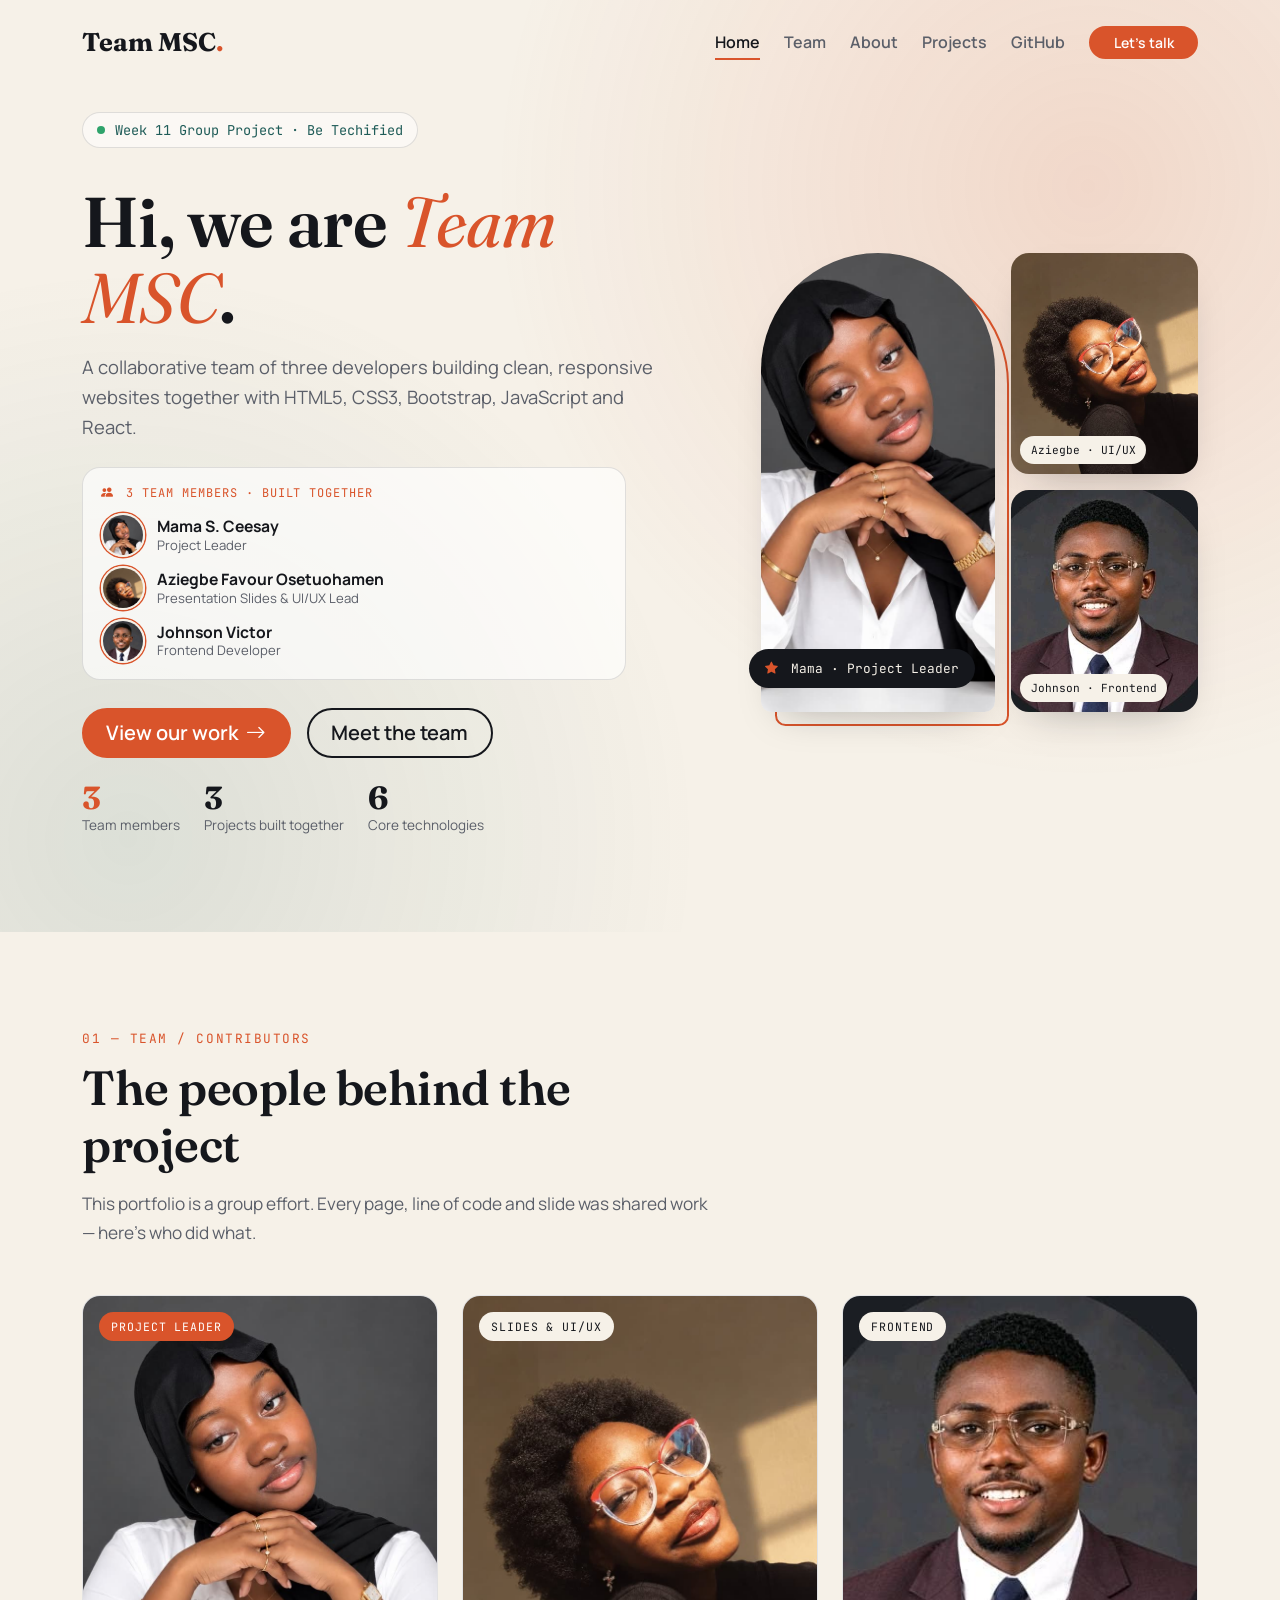
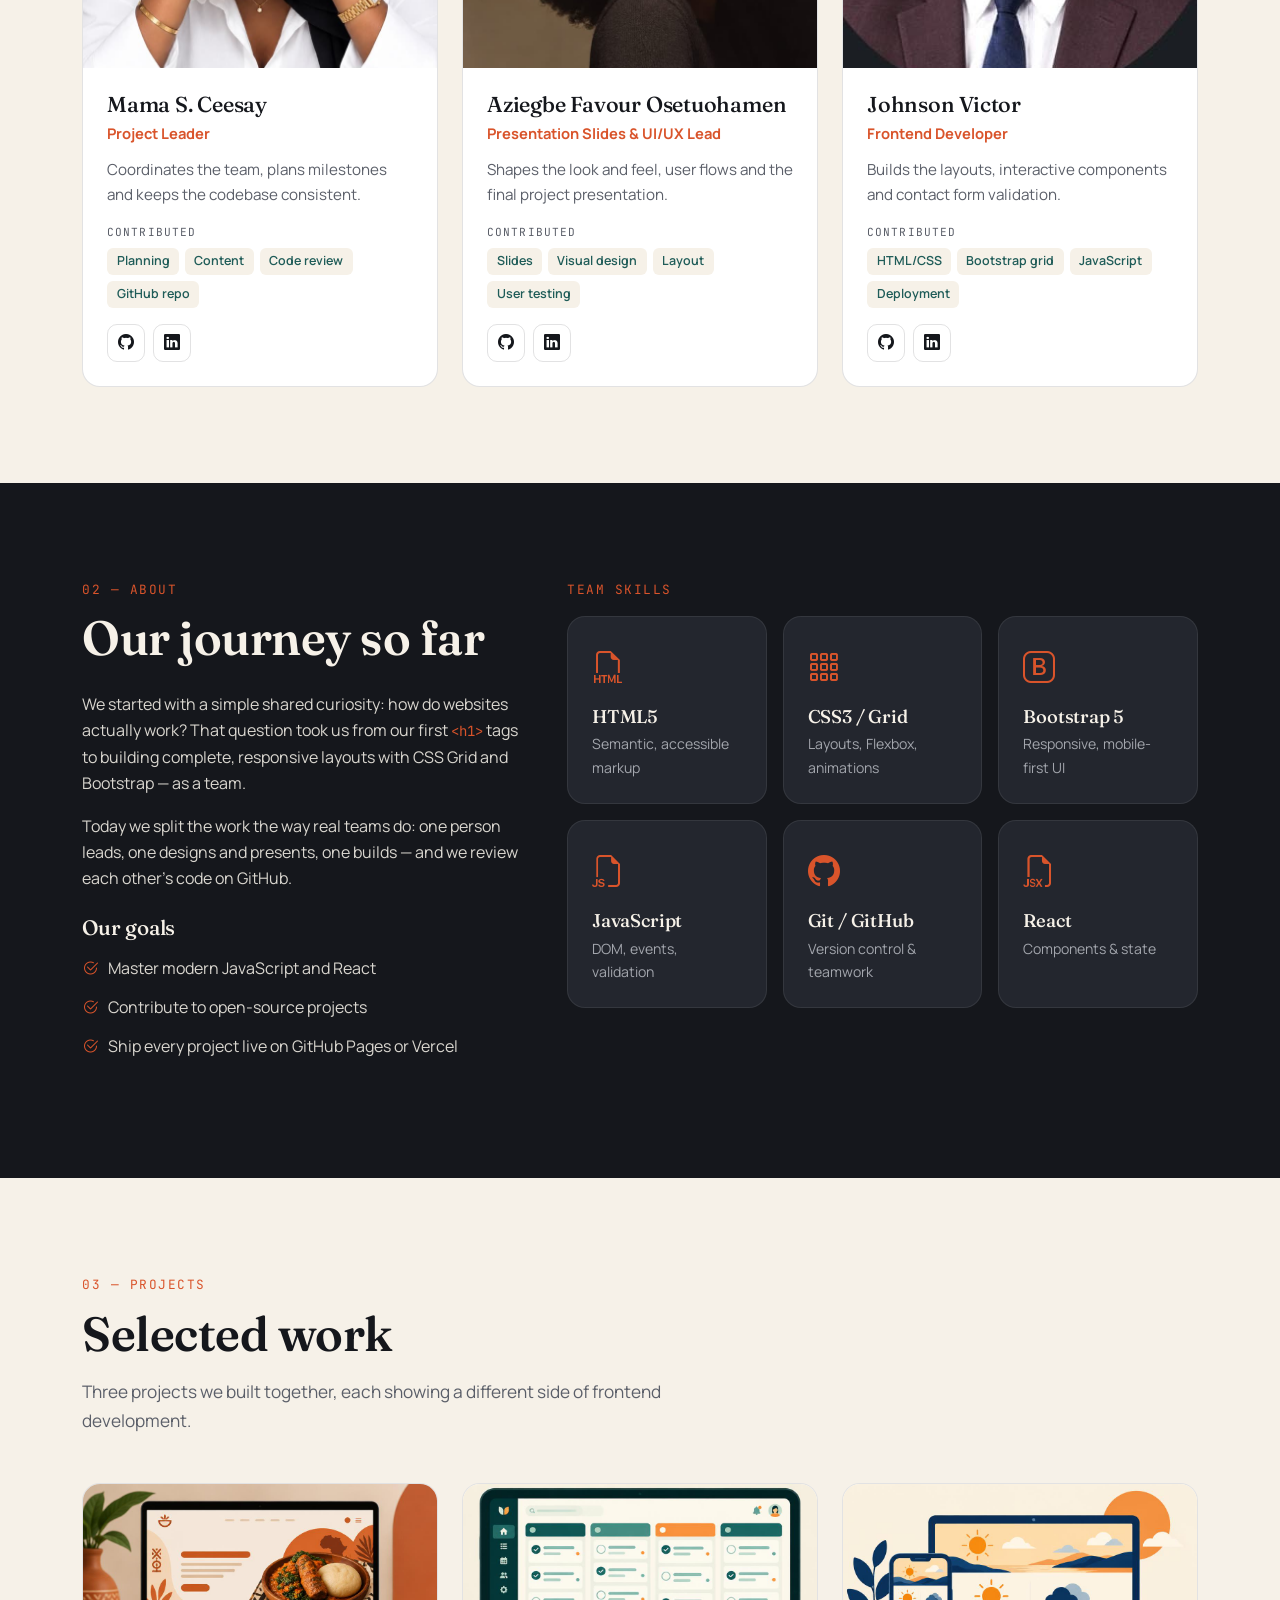
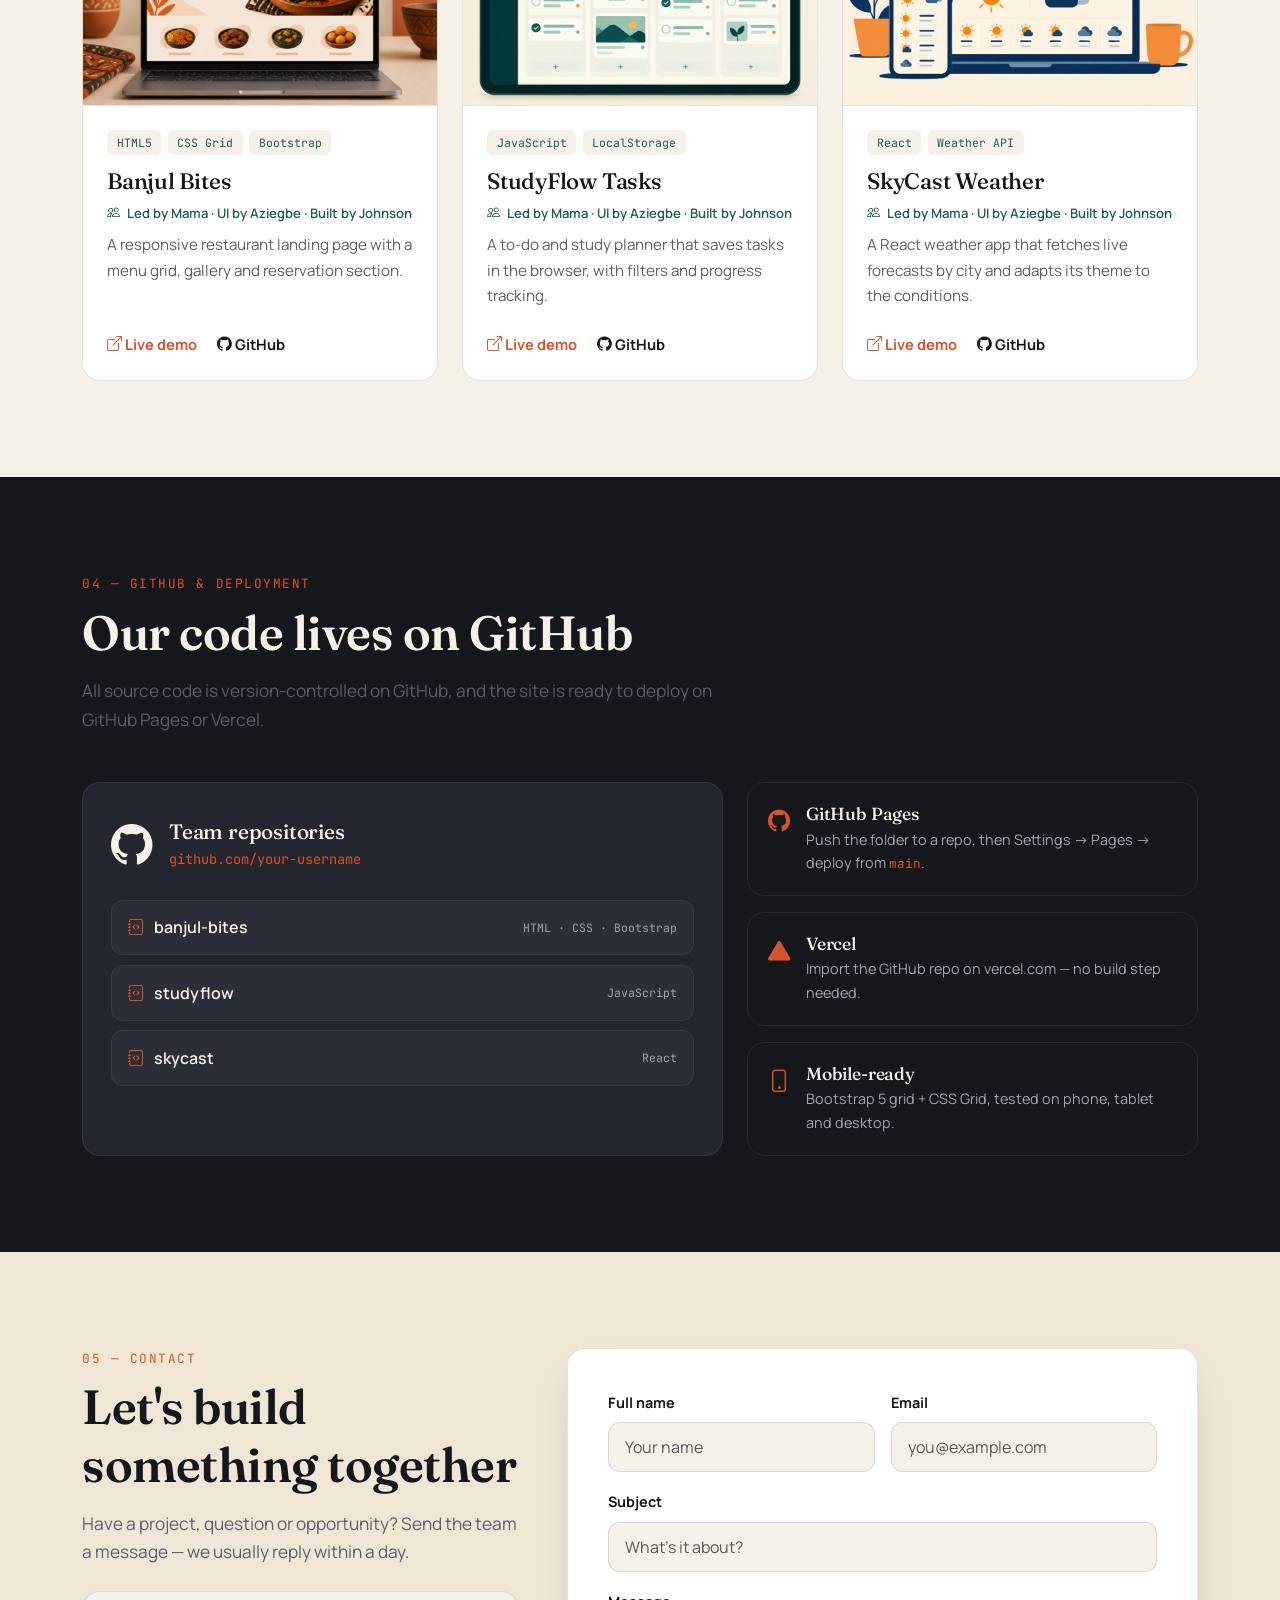
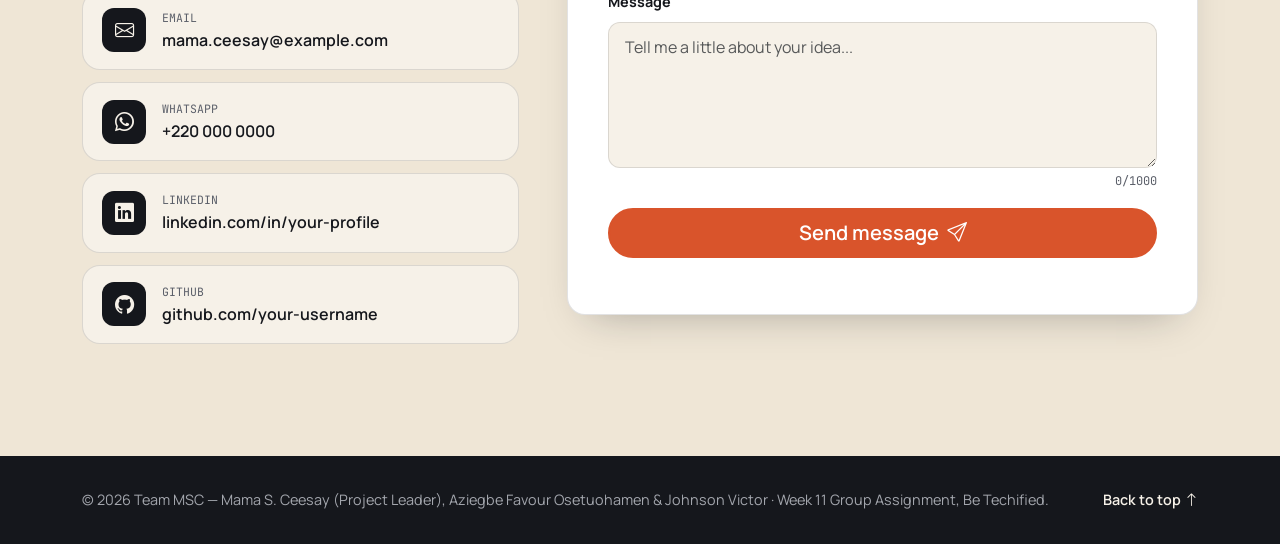
==== index.html @ 9533aa21 "Update to Team MSC portfolio" ====
<!DOCTYPE html>
<html lang="en">
<head>
  <meta charset="UTF-8" />
  <meta name="viewport" content="width=device-width, initial-scale=1" />
  <title>Team MSC — Week 11 Group Portfolio | Be Techified</title>
  <meta name="description" content="Group portfolio by Mama S. Ceesay (Project Leader), Aziegbe Favour Osetuohamen and Johnson Victor: skills, projects and contact." />

  <!-- Bootstrap 5 + Bootstrap Icons -->
  <link href="https://cdn.jsdelivr.net/npm/bootstrap@5.3.3/dist/css/bootstrap.min.css" rel="stylesheet" />
  <link href="https://cdn.jsdelivr.net/npm/bootstrap-icons@1.11.3/font/bootstrap-icons.min.css" rel="stylesheet" />

  <!-- Fonts -->
  <link rel="preconnect" href="https://fonts.googleapis.com" />
  <link rel="preconnect" href="https://fonts.gstatic.com" crossorigin />
  <link href="https://fonts.googleapis.com/css2?family=Fraunces:ital,opsz,wght@0,9..144,400;0,9..144,600;0,9..144,700;1,9..144,400&family=Manrope:wght@400;500;600;700&family=JetBrains+Mono:wght@400;500&display=swap" rel="stylesheet" />

  <!-- Custom styles -->
  <link rel="stylesheet" href="css/style.css" />
</head>
<body data-bs-spy="scroll" data-bs-target="#mainNav" data-bs-offset="90" tabindex="0">

  <!-- ============ NAVIGATION ============ -->
  <header>
    <nav id="mainNav" class="navbar navbar-expand-lg fixed-top site-nav" aria-label="Main navigation">
      <div class="container">
        <a class="navbar-brand brand" href="#home">Team MSC<span class="brand-dot">.</span></a>
        <button class="navbar-toggler" type="button" data-bs-toggle="collapse" data-bs-target="#navLinks"
                aria-controls="navLinks" aria-expanded="false" aria-label="Toggle navigation">
          <i class="bi bi-list"></i>
        </button>
        <div class="collapse navbar-collapse" id="navLinks">
          <ul class="navbar-nav ms-auto align-items-lg-center gap-lg-2">
            <li class="nav-item"><a class="nav-link" href="#home">Home</a></li>
            <li class="nav-item"><a class="nav-link" href="#team">Team</a></li>
            <li class="nav-item"><a class="nav-link" href="#about">About</a></li>
            <li class="nav-item"><a class="nav-link" href="#projects">Projects</a></li>
            <li class="nav-item"><a class="nav-link" href="#github">GitHub</a></li>
            <li class="nav-item"><a class="btn btn-accent btn-sm ms-lg-2 mt-2 mt-lg-0" href="#contact">Let's talk</a></li>
          </ul>
        </div>
      </div>
    </nav>
  </header>

  <main>

    <!-- ============ HOME / HERO ============ -->
    <section id="home" class="hero">
      <div class="container">
        <div class="row align-items-center g-5">
          <div class="col-lg-7">
            <p class="eyebrow reveal"><span class="pulse"></span> Week 11 Group Project · Be Techified</p>
            <h1 class="hero-title reveal">
              Hi, we are <em>Team MSC</em>.
            </h1>
            <p class="hero-bio reveal">
              A collaborative team of three developers building clean, responsive websites together with
              HTML5, CSS3, Bootstrap, JavaScript and React.
            </p>

            <div class="hero-credits reveal">
              <p class="credits-label"><i class="bi bi-people-fill"></i> 3 team members · built together</p>
              <ul class="list-unstyled credits-list">
                <li>
                  <img src="images/mama-ceesay.jpg" alt="" width="44" height="44" />
                  <span><strong>Mama S. Ceesay</strong><small>Project Leader</small></span>
                </li>
                <li>
                  <img src="images/aziegbe-favour.jpg" alt="" width="44" height="44" />
                  <span><strong>Aziegbe Favour Osetuohamen</strong><small>Presentation Slides &amp; UI/UX Lead</small></span>
                </li>
                <li>
                  <img src="images/johnson-victor.jpg" alt="" width="44" height="44" />
                  <span><strong>Johnson Victor</strong><small>Frontend Developer</small></span>
                </li>
              </ul>
            </div>

            <div class="d-flex flex-wrap gap-3 reveal">
              <a href="#projects" class="btn btn-accent btn-lg">View our work <i class="bi bi-arrow-right ms-1"></i></a>
              <a href="#team" class="btn btn-outline-ink btn-lg">Meet the team</a>
            </div>
            <ul class="hero-stats list-unstyled d-flex flex-wrap gap-4 mt-4 reveal">
              <li class="stat-highlight"><strong>3</strong><span>Team members</span></li>
              <li><strong>3</strong><span>Projects built together</span></li>
              <li><strong>6</strong><span>Core technologies</span></li>
            </ul>
          </div>
          <div class="col-lg-5">
            <div class="hero-team reveal" aria-label="Our team">
              <figure class="ht-item ht-lead">
                <img src="images/mama-ceesay.jpg" alt="Mama S. Ceesay, Project Leader" width="720" height="960" />
                <figcaption class="portrait-tag"><i class="bi bi-star-fill"></i> Mama · Project Leader</figcaption>
              </figure>
              <figure class="ht-item">
                <img src="images/aziegbe-favour.jpg" alt="Aziegbe Favour Osetuohamen, Slides &amp; UI/UX Lead" width="720" height="960" />
                <figcaption class="mini-tag">Aziegbe · UI/UX</figcaption>
              </figure>
              <figure class="ht-item">
                <img src="images/johnson-victor.jpg" alt="Johnson Victor, Frontend Developer" width="384" height="412" />
                <figcaption class="mini-tag">Johnson · Frontend</figcaption>
              </figure>
            </div>
          </div>
        </div>
      </div>
    </section>

    <!-- ============ TEAM ============ -->
    <section id="team" class="section">
      <div class="container">
        <header class="section-head">
          <p class="section-num">01 — Team / Contributors</p>
          <h2 class="section-title">The people behind the project</h2>
          <p class="section-lead">This portfolio is a group effort. Every page, line of code and slide was shared work — here's who did what.</p>
        </header>

        <div class="row g-4">
          <div class="col-md-6 col-lg-4">
            <article class="team-card h-100">
              <div class="team-photo">
                <img src="images/mama-ceesay.jpg" alt="Mama S. Ceesay" loading="lazy" width="720" height="960" />
                <span class="role-badge lead-badge">Project Leader</span>
              </div>
              <div class="team-body">
                <h3>Mama S. Ceesay</h3>
                <p class="team-role">Project Leader</p>
                <p class="team-text">Coordinates the team, plans milestones and keeps the codebase consistent.</p>
                <p class="contrib-label">Contributed</p>
                <ul class="contrib list-unstyled"><li>Planning</li><li>Content</li><li>Code review</li><li>GitHub repo</li></ul>
                <div class="team-social">
                  <a href="https://github.com/" target="_blank" rel="noopener" aria-label="Mama S. Ceesay on GitHub"><i class="bi bi-github"></i></a>
                  <a href="https://www.linkedin.com/" target="_blank" rel="noopener" aria-label="Mama S. Ceesay on LinkedIn"><i class="bi bi-linkedin"></i></a>
                </div>
              </div>
            </article>
          </div>
          <div class="col-md-6 col-lg-4">
            <article class="team-card h-100">
              <div class="team-photo">
                <img src="images/aziegbe-favour.jpg" alt="Aziegbe Favour Osetuohamen" loading="lazy" width="720" height="960" />
                <span class="role-badge">Slides &amp; UI/UX</span>
              </div>
              <div class="team-body">
                <h3>Aziegbe Favour Osetuohamen</h3>
                <p class="team-role">Presentation Slides &amp; UI/UX Lead</p>
                <p class="team-text">Shapes the look and feel, user flows and the final project presentation.</p>
                <p class="contrib-label">Contributed</p>
                <ul class="contrib list-unstyled"><li>Slides</li><li>Visual design</li><li>Layout</li><li>User testing</li></ul>
                <div class="team-social">
                  <a href="https://github.com/" target="_blank" rel="noopener" aria-label="Aziegbe Favour Osetuohamen on GitHub"><i class="bi bi-github"></i></a>
                  <a href="https://www.linkedin.com/" target="_blank" rel="noopener" aria-label="Aziegbe Favour Osetuohamen on LinkedIn"><i class="bi bi-linkedin"></i></a>
                </div>
              </div>
            </article>
          </div>
          <div class="col-md-6 col-lg-4">
            <article class="team-card h-100">
              <div class="team-photo">
                <img src="images/johnson-victor.jpg" alt="Johnson Victor" loading="lazy" width="384" height="412" />
                <span class="role-badge">Frontend</span>
              </div>
              <div class="team-body">
                <h3>Johnson Victor</h3>
                <p class="team-role">Frontend Developer</p>
                <p class="team-text">Builds the layouts, interactive components and contact form validation.</p>
                <p class="contrib-label">Contributed</p>
                <ul class="contrib list-unstyled"><li>HTML/CSS</li><li>Bootstrap grid</li><li>JavaScript</li><li>Deployment</li></ul>
                <div class="team-social">
                  <a href="https://github.com/" target="_blank" rel="noopener" aria-label="Johnson Victor on GitHub"><i class="bi bi-github"></i></a>
                  <a href="https://www.linkedin.com/" target="_blank" rel="noopener" aria-label="Johnson Victor on LinkedIn"><i class="bi bi-linkedin"></i></a>
                </div>
              </div>
            </article>
          </div>
        </div>
      </div>
    </section>

    <!-- ============ ABOUT & SKILLS ============ -->
    <section id="about" class="section section-ink">
      <div class="container">
        <div class="row g-5">
          <div class="col-lg-5">
            <header class="section-head mb-4">
              <p class="section-num">02 — About</p>
              <h2 class="section-title">Our journey so far</h2>
            </header>
            <p>
              We started with a simple shared curiosity: how do websites actually work? That question took us from our
              first <code>&lt;h1&gt;</code> tags to building complete, responsive layouts with CSS Grid and Bootstrap — as a team.
            </p>
            <p>
              Today we split the work the way real teams do: one person leads, one designs and presents, one builds —
              and we review each other's code on GitHub.
            </p>

            <h3 class="sub-title mt-4">Our goals</h3>
            <ul class="goal-list list-unstyled">
              <li><i class="bi bi-check2-circle"></i> Master modern JavaScript and React</li>
              <li><i class="bi bi-check2-circle"></i> Contribute to open-source projects</li>
              <li><i class="bi bi-check2-circle"></i> Ship every project live on GitHub Pages or Vercel</li>
            </ul>
          </div>

          <div class="col-lg-7">
            <p class="section-num mb-3">Team skills</p>
            <div class="skills-grid">
              <div class="skill-card"><i class="bi bi-filetype-html"></i><h3>HTML5</h3><p>Semantic, accessible markup</p></div>
              <div class="skill-card"><i class="bi bi-grid-3x3-gap"></i><h3>CSS3 / Grid</h3><p>Layouts, Flexbox, animations</p></div>
              <div class="skill-card"><i class="bi bi-bootstrap"></i><h3>Bootstrap 5</h3><p>Responsive, mobile-first UI</p></div>
              <div class="skill-card"><i class="bi bi-filetype-js"></i><h3>JavaScript</h3><p>DOM, events, validation</p></div>
              <div class="skill-card"><i class="bi bi-github"></i><h3>Git / GitHub</h3><p>Version control &amp; teamwork</p></div>
              <div class="skill-card"><i class="bi bi-filetype-jsx"></i><h3>React</h3><p>Components &amp; state</p></div>
            </div>
          </div>
        </div>
      </div>
    </section>

    <!-- ============ PROJECTS ============ -->
    <section id="projects" class="section">
      <div class="container">
        <header class="section-head">
          <p class="section-num">03 — Projects</p>
          <h2 class="section-title">Selected work</h2>
          <p class="section-lead">Three projects we built together, each showing a different side of frontend development.</p>
        </header>

        <div class="row g-4">
          <div class="col-md-6 col-lg-4">
            <article class="project-card h-100">
              <img src="images/project-restaurant.jpg" alt="Restaurant landing page preview" loading="lazy" width="1024" height="640" />
              <div class="project-body">
                <ul class="tags list-unstyled"><li>HTML5</li><li>CSS Grid</li><li>Bootstrap</li></ul>
                <h3>Banjul Bites</h3>
                <p class="credit"><i class="bi bi-people"></i> Led by Mama · UI by Aziegbe · Built by Johnson</p>
                <p>A responsive restaurant landing page with a menu grid, gallery and reservation section.</p>
                <div class="project-links">
                  <a href="https://example.com/banjul-bites" target="_blank" rel="noopener"><i class="bi bi-box-arrow-up-right"></i> Live demo</a>
                  <a href="https://github.com/your-username/banjul-bites" target="_blank" rel="noopener"><i class="bi bi-github"></i> GitHub</a>
                </div>
              </div>
            </article>
          </div>

          <div class="col-md-6 col-lg-4">
            <article class="project-card h-100">
              <img src="images/project-tasks.jpg" alt="Task manager app preview" loading="lazy" width="1024" height="640" />
              <div class="project-body">
                <ul class="tags list-unstyled"><li>JavaScript</li><li>LocalStorage</li></ul>
                <h3>StudyFlow Tasks</h3>
                <p class="credit"><i class="bi bi-people"></i> Led by Mama · UI by Aziegbe · Built by Johnson</p>
                <p>A to-do and study planner that saves tasks in the browser, with filters and progress tracking.</p>
                <div class="project-links">
                  <a href="https://example.com/studyflow" target="_blank" rel="noopener"><i class="bi bi-box-arrow-up-right"></i> Live demo</a>
                  <a href="https://github.com/your-username/studyflow" target="_blank" rel="noopener"><i class="bi bi-github"></i> GitHub</a>
                </div>
              </div>
            </article>
          </div>

          <div class="col-md-6 col-lg-4">
            <article class="project-card h-100">
              <img src="images/project-weather.jpg" alt="Weather app preview" loading="lazy" width="1024" height="640" />
              <div class="project-body">
                <ul class="tags list-unstyled"><li>React</li><li>Weather API</li></ul>
                <h3>SkyCast Weather</h3>
                <p class="credit"><i class="bi bi-people"></i> Led by Mama · UI by Aziegbe · Built by Johnson</p>
                <p>A React weather app that fetches live forecasts by city and adapts its theme to the conditions.</p>
                <div class="project-links">
                  <a href="https://example.com/skycast" target="_blank" rel="noopener"><i class="bi bi-box-arrow-up-right"></i> Live demo</a>
                  <a href="https://github.com/your-username/skycast" target="_blank" rel="noopener"><i class="bi bi-github"></i> GitHub</a>
                </div>
              </div>
            </article>
          </div>
        </div>
      </div>
    </section>

    <!-- ============ GITHUB ============ -->
    <section id="github" class="section section-ink">
      <div class="container">
        <header class="section-head">
          <p class="section-num">04 — GitHub &amp; Deployment</p>
          <h2 class="section-title">Our code lives on GitHub</h2>
          <p class="section-lead">All source code is version-controlled on GitHub, and the site is ready to deploy on GitHub Pages or Vercel.</p>
        </header>
        <div class="row g-4">
          <div class="col-lg-7">
            <div class="gh-panel">
              <div class="gh-head">
                <i class="bi bi-github"></i>
                <div class="min-w-0">
                  <h3 id="ghName">Team repositories</h3>
                  <a id="ghLink" href="https://github.com/your-username" target="_blank" rel="noopener">github.com/your-username</a>
                </div>
              </div>
              <ul id="ghRepos" class="gh-repos list-unstyled">
                <li><a href="https://github.com/your-username/banjul-bites" target="_blank" rel="noopener"><i class="bi bi-journal-code"></i> banjul-bites <span>HTML · CSS · Bootstrap</span></a></li>
                <li><a href="https://github.com/your-username/studyflow" target="_blank" rel="noopener"><i class="bi bi-journal-code"></i> studyflow <span>JavaScript</span></a></li>
                <li><a href="https://github.com/your-username/skycast" target="_blank" rel="noopener"><i class="bi bi-journal-code"></i> skycast <span>React</span></a></li>
              </ul>
            </div>
          </div>
          <div class="col-lg-5">
            <div class="deploy-list">
              <div class="deploy-item"><i class="bi bi-github"></i><div><h3>GitHub Pages</h3><p>Push the folder to a repo, then Settings → Pages → deploy from <code>main</code>.</p></div></div>
              <div class="deploy-item"><i class="bi bi-triangle-fill"></i><div><h3>Vercel</h3><p>Import the GitHub repo on vercel.com — no build step needed.</p></div></div>
              <div class="deploy-item"><i class="bi bi-phone"></i><div><h3>Mobile-ready</h3><p>Bootstrap 5 grid + CSS Grid, tested on phone, tablet and desktop.</p></div></div>
            </div>
          </div>
        </div>
      </div>
    </section>

    <!-- ============ CONTACT ============ -->
    <section id="contact" class="section section-warm">
      <div class="container">
        <div class="row g-5">
          <div class="col-lg-5">
            <header class="section-head mb-4">
              <p class="section-num">05 — Contact</p>
              <h2 class="section-title">Let's build something together</h2>
              <p class="section-lead">Have a project, question or opportunity? Send the team a message — we usually reply within a day.</p>
            </header>

            <address class="contact-list">
              <a href="mailto:mama.ceesay@example.com"><i class="bi bi-envelope"></i><span><small>Email</small>mama.ceesay@example.com</span></a>
              <a href="https://wa.me/2200000000" target="_blank" rel="noopener"><i class="bi bi-whatsapp"></i><span><small>WhatsApp</small>+220 000 0000</span></a>
              <a href="https://www.linkedin.com/in/your-profile" target="_blank" rel="noopener"><i class="bi bi-linkedin"></i><span><small>LinkedIn</small>linkedin.com/in/your-profile</span></a>
              <a href="https://github.com/your-username" target="_blank" rel="noopener"><i class="bi bi-github"></i><span><small>GitHub</small>github.com/your-username</span></a>
            </address>
          </div>

          <div class="col-lg-7">
            <form id="contactForm" class="contact-form" novalidate>
              <div class="row g-3">
                <div class="col-sm-6">
                  <label for="name" class="form-label">Full name</label>
                  <input type="text" class="form-control" id="name" name="name" maxlength="100" autocomplete="name" placeholder="Your name" />
                  <div class="invalid-feedback" data-for="name"></div>
                </div>
                <div class="col-sm-6">
                  <label for="email" class="form-label">Email</label>
                  <input type="email" class="form-control" id="email" name="email" maxlength="255" autocomplete="email" placeholder="you@example.com" />
                  <div class="invalid-feedback" data-for="email"></div>
                </div>
                <div class="col-12">
                  <label for="subject" class="form-label">Subject</label>
                  <input type="text" class="form-control" id="subject" name="subject" maxlength="120" placeholder="What's it about?" />
                  <div class="invalid-feedback" data-for="subject"></div>
                </div>
                <div class="col-12">
                  <label for="message" class="form-label">Message</label>
                  <textarea class="form-control" id="message" name="message" rows="5" maxlength="1000" placeholder="Tell me a little about your idea..."></textarea>
                  <div class="d-flex justify-content-between">
                    <div class="invalid-feedback d-block" data-for="message"></div>
                    <small class="char-count"><span id="charCount">0</span>/1000</small>
                  </div>
                </div>
                <div class="col-12">
                  <button type="submit" class="btn btn-accent btn-lg w-100">Send message <i class="bi bi-send ms-1"></i></button>
                </div>
              </div>
              <div id="formStatus" class="form-status" role="status" aria-live="polite"></div>
            </form>
          </div>
        </div>
      </div>
    </section>
  </main>

  <!-- ============ FOOTER ============ -->
  <footer class="site-footer">
    <div class="container d-flex flex-column flex-md-row justify-content-between align-items-center gap-2">
      <p class="mb-0">&copy; <span id="year"></span> Team MSC — Mama S. Ceesay (Project Leader), Aziegbe Favour Osetuohamen &amp; Johnson Victor · Week 11 Group Assignment, Be Techified.</p>
      <a href="#home" class="back-top">Back to top <i class="bi bi-arrow-up"></i></a>
    </div>
  </footer>

  <script src="https://cdn.jsdelivr.net/npm/bootstrap@5.3.3/dist/js/bootstrap.bundle.min.js"></script>
  <script src="js/script.js"></script>
</body>
</html>
---- css/style.css ----
/* ==========================================================
   Portfolio — custom styles (on top of Bootstrap 5)
   Palette: warm ivory paper, deep ink, sunset terracotta
   ========================================================== */

:root {
  --paper: #f6f1e8;
  --paper-2: #efe6d6;
  --ink: #15171c;
  --ink-2: #23262e;
  --ink-soft: #5b5f69;
  --accent: #d9542b;
  --accent-dark: #b8421d;
  --teal: #1f5c58;
  --line: rgba(21, 23, 28, 0.12);
  --radius: 18px;
  --shadow: 0 18px 40px -22px rgba(21, 23, 28, 0.35);
  --font-display: "Fraunces", Georgia, serif;
  --font-body: "Manrope", system-ui, sans-serif;
  --font-mono: "JetBrains Mono", ui-monospace, monospace;
}

html { scroll-behavior: smooth; scroll-padding-top: 80px; }

body {
  font-family: var(--font-body);
  background: var(--paper);
  color: var(--ink);
  line-height: 1.65;
}

h1, h2, h3 { font-family: var(--font-display); letter-spacing: -0.01em; }

a { color: inherit; }

code { color: var(--accent); font-family: var(--font-mono); }

/* ---------- Buttons ---------- */
.btn { border-radius: 999px; font-weight: 600; padding-inline: 1.4rem; }

.btn-accent {
  background: var(--accent);
  color: #fff;
  border: 2px solid var(--accent);
  transition: transform .2s ease, background .2s ease, box-shadow .2s ease;
}
.btn-accent:hover, .btn-accent:focus {
  background: var(--accent-dark);
  border-color: var(--accent-dark);
  color: #fff;
  transform: translateY(-2px);
  box-shadow: 0 10px 24px -10px var(--accent);
}

.btn-outline-ink {
  border: 2px solid var(--ink);
  color: var(--ink);
  background: transparent;
}
.btn-outline-ink:hover { background: var(--ink); color: var(--paper); }

/* ---------- Navbar ---------- */
.site-nav {
  padding-block: 1rem;
  transition: background .3s ease, padding .3s ease, box-shadow .3s ease;
}
.site-nav.scrolled {
  background: rgba(246, 241, 232, 0.92);
  backdrop-filter: blur(10px);
  padding-block: .6rem;
  box-shadow: 0 1px 0 var(--line);
}
.brand {
  font-family: var(--font-display);
  font-weight: 700;
  font-size: 1.6rem;
  color: var(--ink) !important;
}
.brand-dot { color: var(--accent); }
.site-nav .nav-link {
  font-weight: 600;
  color: var(--ink-soft);
  position: relative;
}
.site-nav .nav-link:hover,
.site-nav .nav-link.active { color: var(--ink); }
.site-nav .nav-link.active::after {
  content: "";
  position: absolute;
  left: .5rem; right: .5rem; bottom: .2rem;
  height: 2px;
  background: var(--accent);
}
.navbar-toggler { border: 0; font-size: 1.8rem; color: var(--ink); box-shadow: none !important; }

@media (max-width: 991.98px) {
  .site-nav .navbar-collapse {
    background: var(--paper);
    border: 1px solid var(--line);
    border-radius: var(--radius);
    padding: 1rem;
    margin-top: .75rem;
    box-shadow: var(--shadow);
  }
}

/* ---------- Hero ---------- */
.hero {
  min-height: 100vh;
  display: flex;
  align-items: center;
  padding: 8rem 0 5rem;
  background:
    radial-gradient(circle at 85% 20%, rgba(217, 84, 43, 0.16), transparent 45%),
    radial-gradient(circle at 10% 90%, rgba(31, 92, 88, 0.12), transparent 40%),
    var(--paper);
}
.eyebrow {
  font-family: var(--font-mono);
  font-size: .85rem;
  color: var(--teal);
  display: inline-flex;
  align-items: center;
  gap: .6rem;
  padding: .35rem .9rem;
  border: 1px solid var(--line);
  border-radius: 999px;
  background: rgba(255,255,255,.5);
}
.pulse {
  width: 8px; height: 8px; border-radius: 50%;
  background: #2fa36b;
  box-shadow: 0 0 0 0 rgba(47,163,107,.6);
  animation: pulse 2s infinite;
}
@keyframes pulse {
  70% { box-shadow: 0 0 0 10px rgba(47,163,107,0); }
  100% { box-shadow: 0 0 0 0 rgba(47,163,107,0); }
}
.hero-title {
  font-size: clamp(2.3rem, 5.5vw, 4.4rem);
  font-weight: 600;
  line-height: 1.08;
  margin: 1.5rem 0;
}
.hero-title em { color: var(--accent); font-style: italic; font-weight: 400; }
.hero-bio { font-size: 1.15rem; color: var(--ink-soft); max-width: 36rem; margin-bottom: 2rem; }

.hero-stats li { display: flex; flex-direction: column; }
.hero-stats strong { font-family: var(--font-display); font-size: 2rem; line-height: 1; }
.hero-stats span { font-size: .85rem; color: var(--ink-soft); }

.hero-portrait {
  position: relative;
  margin: 0 auto;
  max-width: 400px;
}
.hero-portrait::before {
  content: "";
  position: absolute;
  inset: 1.2rem -1.2rem -1.2rem 1.2rem;
  border: 2px solid var(--accent);
  border-radius: 200px 200px var(--radius) var(--radius);
}
.hero-portrait img {
  position: relative;
  width: 100%;
  height: auto;
  aspect-ratio: 3 / 4;
  object-fit: cover;
  border-radius: 200px 200px var(--radius) var(--radius);
  box-shadow: var(--shadow);
}
.portrait-tag {
  position: absolute;
  left: -1rem; bottom: 2rem;
  background: var(--ink);
  color: var(--paper);
  font-family: var(--font-mono);
  font-size: .8rem;
  padding: .55rem 1rem;
  border-radius: 999px;
  box-shadow: var(--shadow);
}
.portrait-tag i { color: var(--accent); margin-right: .3rem; }

/* ---------- Sections ---------- */
.section { padding: 6rem 0; }
.section-head { max-width: 40rem; margin-bottom: 3rem; }
.section-num {
  font-family: var(--font-mono);
  font-size: .8rem;
  text-transform: uppercase;
  letter-spacing: .12em;
  color: var(--accent);
  margin-bottom: .6rem;
}
.section-title { font-size: clamp(2rem, 4vw, 3rem); font-weight: 600; margin-bottom: 1rem; }
.section-lead { color: var(--ink-soft); font-size: 1.08rem; }
.sub-title { font-size: 1.3rem; }

.section-ink { background: var(--ink); color: #d9d6cf; }
.section-ink .section-title, .section-ink .sub-title { color: var(--paper); }
.section-warm { background: var(--paper-2); }

/* ---------- Team ---------- */
.team-card {
  background: #fff;
  border: 1px solid var(--line);
  border-radius: var(--radius);
  overflow: hidden;
  transition: transform .3s ease, box-shadow .3s ease;
}
.team-card:hover { transform: translateY(-6px); box-shadow: var(--shadow); }
.team-photo { position: relative; aspect-ratio: 4 / 4.2; overflow: hidden; }
.team-photo img { width: 100%; height: 100%; object-fit: cover; object-position: top; transition: transform .5s ease; }
.team-card:hover .team-photo img { transform: scale(1.04); }
.team-photo-placeholder {
  display: grid; place-items: center;
  background:
    repeating-linear-gradient(45deg, rgba(255,255,255,.06) 0 12px, transparent 12px 24px),
    var(--teal);
}
.initials { font-family: var(--font-display); font-size: 5rem; color: var(--paper); opacity: .9; }
.role-badge {
  position: absolute; top: 1rem; left: 1rem;
  font-family: var(--font-mono); font-size: .72rem;
  text-transform: uppercase; letter-spacing: .08em;
  background: var(--paper); color: var(--ink);
  padding: .3rem .75rem; border-radius: 999px;
}
.lead-badge { background: var(--accent); color: #fff; }
.team-body { padding: 1.5rem; }
.team-body h3 { font-size: 1.35rem; margin-bottom: .2rem; }
.team-role { color: var(--accent); font-weight: 700; font-size: .92rem; margin-bottom: .75rem; }
.team-text { color: var(--ink-soft); margin: 0; font-size: .95rem; }

/* ---------- About & Skills ---------- */
.goal-list li { padding: .4rem 0; display: flex; gap: .6rem; }
.goal-list i { color: var(--accent); }

.skills-grid {
  display: grid;
  grid-template-columns: repeat(auto-fill, minmax(170px, 1fr));
  gap: 1rem;
}
.skill-card {
  background: var(--ink-2);
  border: 1px solid rgba(255,255,255,.08);
  border-radius: var(--radius);
  padding: 1.5rem;
  transition: transform .25s ease, border-color .25s ease, background .25s ease;
}
.skill-card:hover { transform: translateY(-4px); border-color: var(--accent); background: #2a2d36; }
.skill-card i { font-size: 2rem; color: var(--accent); }
.skill-card h3 { font-size: 1.15rem; color: var(--paper); margin: .8rem 0 .25rem; }
.skill-card p { font-size: .88rem; color: #a3a6ad; margin: 0; }

/* ---------- Projects ---------- */
.project-card {
  background: #fff;
  border: 1px solid var(--line);
  border-radius: var(--radius);
  overflow: hidden;
  display: flex; flex-direction: column;
  transition: transform .3s ease, box-shadow .3s ease;
}
.project-card:hover { transform: translateY(-6px); box-shadow: var(--shadow); }
.project-card img { width: 100%; height: auto; aspect-ratio: 16 / 10; object-fit: cover; border-bottom: 1px solid var(--line); }
.project-body { padding: 1.5rem; display: flex; flex-direction: column; flex: 1; }
.project-body h3 { font-size: 1.4rem; }
.project-body p { color: var(--ink-soft); font-size: .95rem; }
.tags { display: flex; flex-wrap: wrap; gap: .4rem; margin-bottom: .8rem; }
.tags li {
  font-family: var(--font-mono); font-size: .72rem;
  background: var(--paper); color: var(--teal);
  padding: .2rem .6rem; border-radius: 6px;
}
.project-links { margin-top: auto; display: flex; gap: 1.25rem; padding-top: .5rem; }
.project-links a { font-weight: 700; text-decoration: none; font-size: .92rem; }
.project-links a:first-child { color: var(--accent); }
.project-links a:hover { text-decoration: underline; }

/* ---------- Contact ---------- */
.contact-list { display: grid; gap: .75rem; font-style: normal; }
.contact-list a {
  display: flex; align-items: center; gap: 1rem;
  padding: 1rem 1.2rem;
  background: var(--paper);
  border: 1px solid var(--line);
  border-radius: var(--radius);
  text-decoration: none;
  transition: border-color .2s ease, transform .2s ease;
  min-width: 0;
}
.contact-list a:hover { border-color: var(--accent); transform: translateX(4px); }
.contact-list i {
  flex-shrink: 0;
  width: 44px; height: 44px; display: grid; place-items: center;
  border-radius: 12px; background: var(--ink); color: var(--paper); font-size: 1.2rem;
}
.contact-list span { display: flex; flex-direction: column; min-width: 0; overflow-wrap: anywhere; font-weight: 600; }
.contact-list small { font-family: var(--font-mono); font-size: .72rem; color: var(--ink-soft); text-transform: uppercase; font-weight: 400; }

.contact-form {
  background: #fff;
  padding: clamp(1.5rem, 4vw, 2.5rem);
  border-radius: var(--radius);
  border: 1px solid var(--line);
  box-shadow: var(--shadow);
}
.form-label { font-weight: 700; font-size: .9rem; }
.form-control {
  border-radius: 12px;
  border: 1.5px solid var(--line);
  padding: .75rem 1rem;
  background: var(--paper);
}
.form-control:focus { border-color: var(--accent); box-shadow: 0 0 0 .2rem rgba(217, 84, 43, .18); background: #fff; }
.char-count { color: var(--ink-soft); font-family: var(--font-mono); font-size: .75rem; margin-top: .25rem; white-space: nowrap; }
.form-status { margin-top: 1rem; }
.form-status .alert { border-radius: 12px; margin: 0; }

/* ---------- Footer ---------- */
.site-footer { background: var(--ink); color: #a3a6ad; padding: 2rem 0; font-size: .9rem; }
.back-top { color: var(--paper); text-decoration: none; font-weight: 600; }
.back-top:hover { color: var(--accent); }

/* ---------- Scroll reveal ---------- */
.reveal { opacity: 0; transform: translateY(24px); transition: opacity .7s ease, transform .7s ease; }
.reveal.visible { opacity: 1; transform: none; }

@media (prefers-reduced-motion: reduce) {
  html { scroll-behavior: auto; }
  .reveal { opacity: 1; transform: none; transition: none; }
}

/* ---------- Responsive tweaks ---------- */
@media (max-width: 575.98px) {
  .hero { padding-top: 7rem; }
  .section { padding: 4.5rem 0; }
  .portrait-tag { left: .5rem; }
  .hero-portrait::before { inset: .8rem -.6rem -.8rem .8rem; }
}

/* ---------- Hero team collage ---------- */
.hero-team {
  display: grid;
  grid-template-columns: 1.25fr 1fr;
  grid-template-rows: 1fr 1fr;
  gap: 1rem;
  max-width: 460px;
  margin: 0 auto;
  aspect-ratio: 1 / 1.05;
}
.ht-item { position: relative; margin: 0; min-height: 0; }
.ht-item img {
  width: 100%; height: 100%;
  object-fit: cover; object-position: top;
  border-radius: var(--radius);
  box-shadow: var(--shadow);
}
.ht-lead { grid-row: span 2; }
.ht-lead img { border-radius: 200px 200px var(--radius) var(--radius); }
.ht-lead::before {
  content: "";
  position: absolute;
  inset: .9rem -.9rem -.9rem .9rem;
  border: 2px solid var(--accent);
  border-radius: 200px 200px var(--radius) var(--radius);
}
.ht-lead img { position: relative; }
.ht-lead .portrait-tag { left: -.75rem; bottom: 1.5rem; z-index: 1; }
.mini-tag {
  position: absolute; left: .6rem; bottom: .6rem;
  background: var(--paper); color: var(--ink);
  font-family: var(--font-mono); font-size: .7rem;
  padding: .3rem .65rem; border-radius: 999px;
}

/* ---------- Team contributions ---------- */
.contrib-label {
  font-family: var(--font-mono); font-size: .7rem; text-transform: uppercase;
  letter-spacing: .1em; color: var(--ink-soft); margin: 1rem 0 .4rem;
}
.contrib { display: flex; flex-wrap: wrap; gap: .35rem; margin-bottom: 1rem; }
.contrib li {
  font-size: .78rem; font-weight: 600;
  background: var(--paper); color: var(--teal);
  padding: .2rem .6rem; border-radius: 6px;
}
.team-social { display: flex; gap: .5rem; }
.team-social a {
  width: 38px; height: 38px; display: grid; place-items: center;
  border-radius: 10px; border: 1px solid var(--line); text-decoration: none;
  transition: background .2s ease, color .2s ease;
}
.team-social a:hover { background: var(--ink); color: var(--paper); }

.credit { font-size: .82rem !important; color: var(--teal) !important; font-weight: 600; margin-bottom: .5rem; }
.credit i { margin-right: .25rem; }

/* ---------- GitHub & deployment ---------- */
.min-w-0 { min-width: 0; }
.gh-panel {
  background: var(--ink-2);
  border: 1px solid rgba(255,255,255,.08);
  border-radius: var(--radius);
  padding: 1.75rem;
  height: 100%;
}
.gh-head { display: flex; align-items: center; gap: 1rem; margin-bottom: 1.25rem; }
.gh-head > i { font-size: 2.6rem; color: var(--paper); flex-shrink: 0; }
.gh-head img { width: 56px; height: 56px; border-radius: 50%; flex-shrink: 0; }
.gh-head h3 { color: var(--paper); font-size: 1.3rem; margin: 0; }
.gh-head a { color: var(--accent); font-family: var(--font-mono); font-size: .85rem; text-decoration: none; overflow-wrap: anywhere; }
.gh-repos { display: grid; gap: .6rem; margin: 0; }
.gh-repos a {
  display: flex; align-items: center; gap: .6rem; flex-wrap: wrap;
  padding: .85rem 1rem; border-radius: 12px;
  background: rgba(255,255,255,.04); border: 1px solid rgba(255,255,255,.06);
  color: var(--paper); text-decoration: none; font-weight: 600;
  transition: border-color .2s ease;
}
.gh-repos a:hover { border-color: var(--accent); }
.gh-repos i { color: var(--accent); }
.gh-repos span { margin-left: auto; font-family: var(--font-mono); font-size: .72rem; color: #a3a6ad; font-weight: 400; }
.deploy-list { display: grid; gap: 1rem; }
.deploy-item {
  display: flex; gap: 1rem; padding: 1.25rem;
  border-radius: var(--radius); border: 1px solid rgba(255,255,255,.08);
}
.deploy-item > i { font-size: 1.4rem; color: var(--accent); flex-shrink: 0; }
.deploy-item h3 { font-size: 1.1rem; color: var(--paper); margin-bottom: .2rem; }
.deploy-item p { margin: 0; font-size: .9rem; color: #a3a6ad; }

@media (max-width: 575.98px) {
  .hero-team { gap: .6rem; }
  .ht-lead .portrait-tag { left: .4rem; font-size: .7rem; }
  .ht-lead::before { inset: .6rem -.4rem -.6rem .6rem; }
}

/* ---------- Hero team credits ---------- */
.hero { padding-top: 7rem; }
.hero-title { margin: 1.25rem 0 1rem; }
.hero-bio { margin-bottom: 1.5rem; }
.hero-credits {
  background: rgba(255,255,255,.65);
  border: 1px solid var(--line);
  border-radius: var(--radius);
  padding: 1rem 1.1rem;
  margin-bottom: 1.75rem;
  max-width: 34rem;
}
.credits-label {
  font-family: var(--font-mono); font-size: .75rem; text-transform: uppercase;
  letter-spacing: .08em; color: var(--accent); margin-bottom: .6rem;
}
.credits-label i { margin-right: .3rem; }
.credits-list { display: grid; gap: .55rem; margin: 0; }
.credits-list li { display: flex; align-items: center; gap: .75rem; min-width: 0; }
.credits-list img {
  width: 44px; height: 44px; flex-shrink: 0;
  border-radius: 50%; object-fit: cover; object-position: top;
  border: 2px solid var(--paper);
  box-shadow: 0 0 0 1.5px var(--accent);
}
.credits-list span { display: flex; flex-direction: column; min-width: 0; line-height: 1.3; }
.credits-list strong { font-size: .98rem; overflow-wrap: anywhere; }
.credits-list small { color: var(--ink-soft); font-size: .82rem; }
.stat-highlight strong { color: var(--accent); }
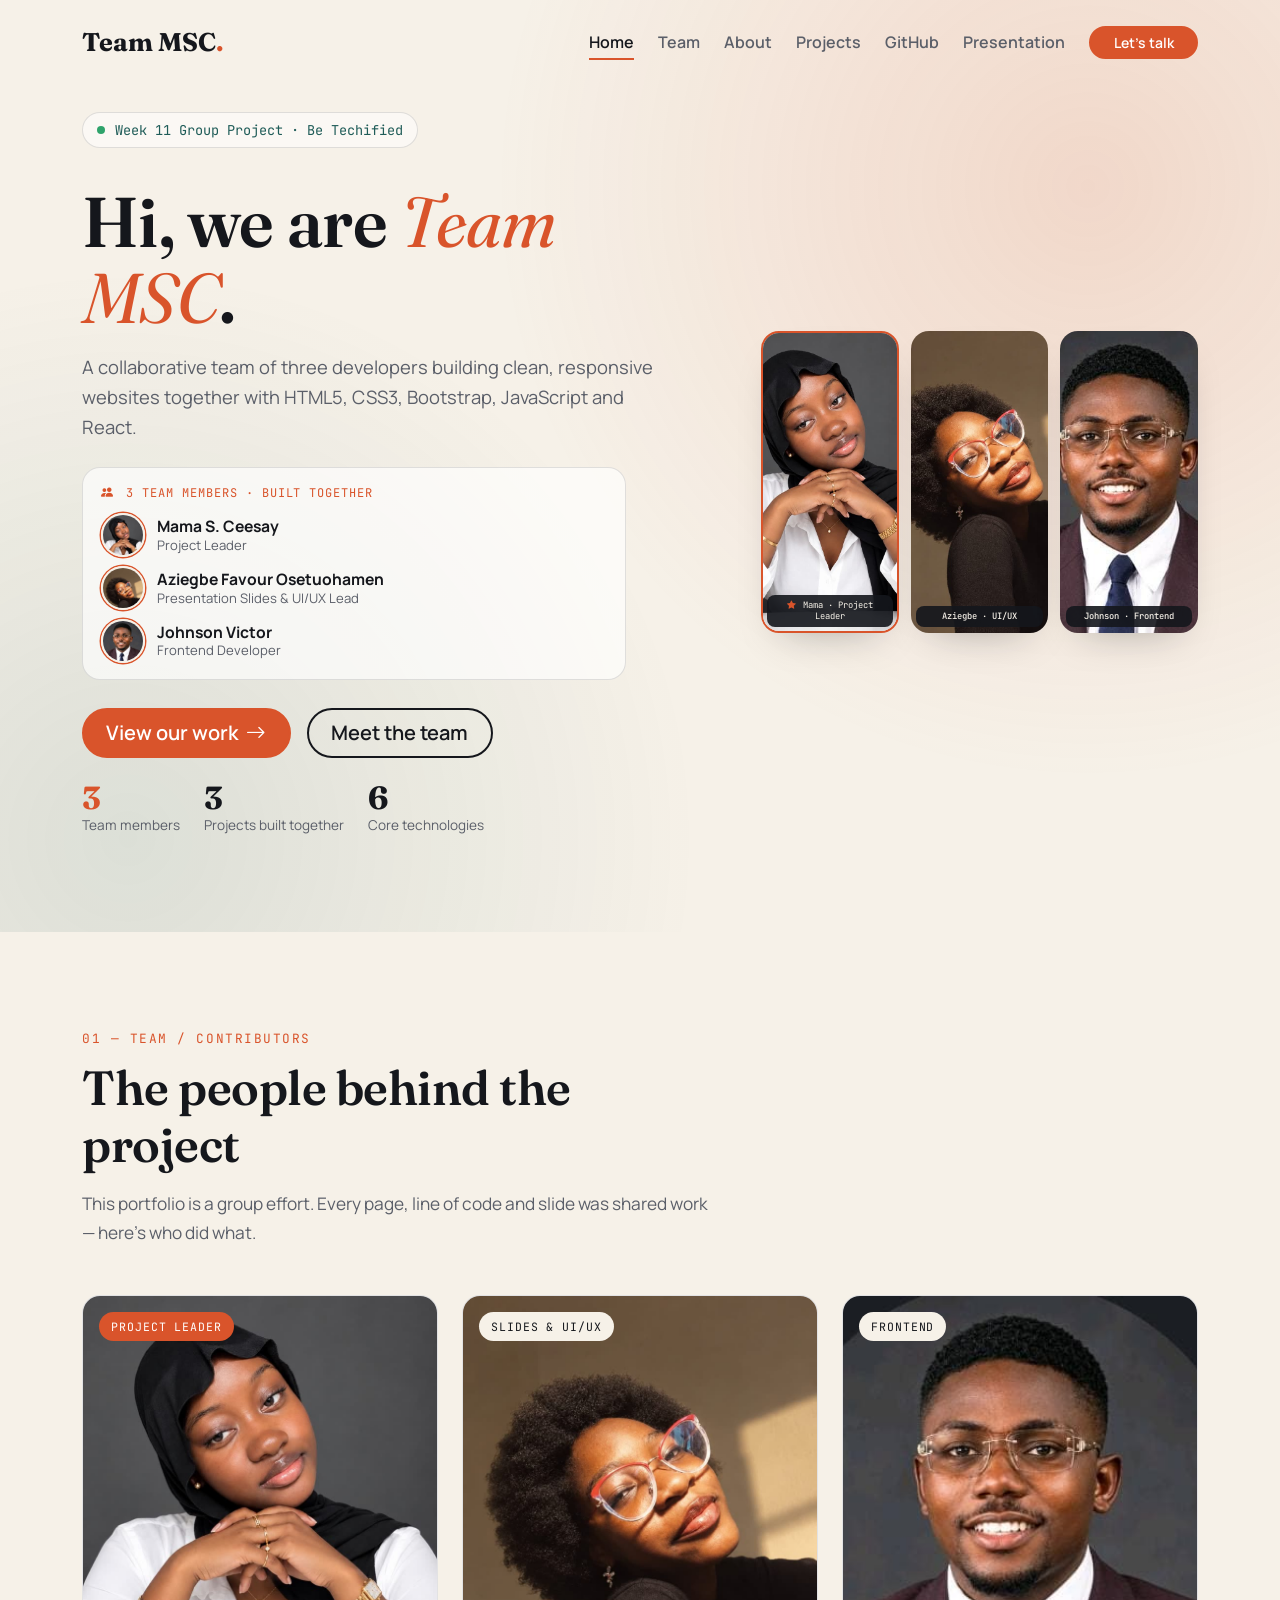
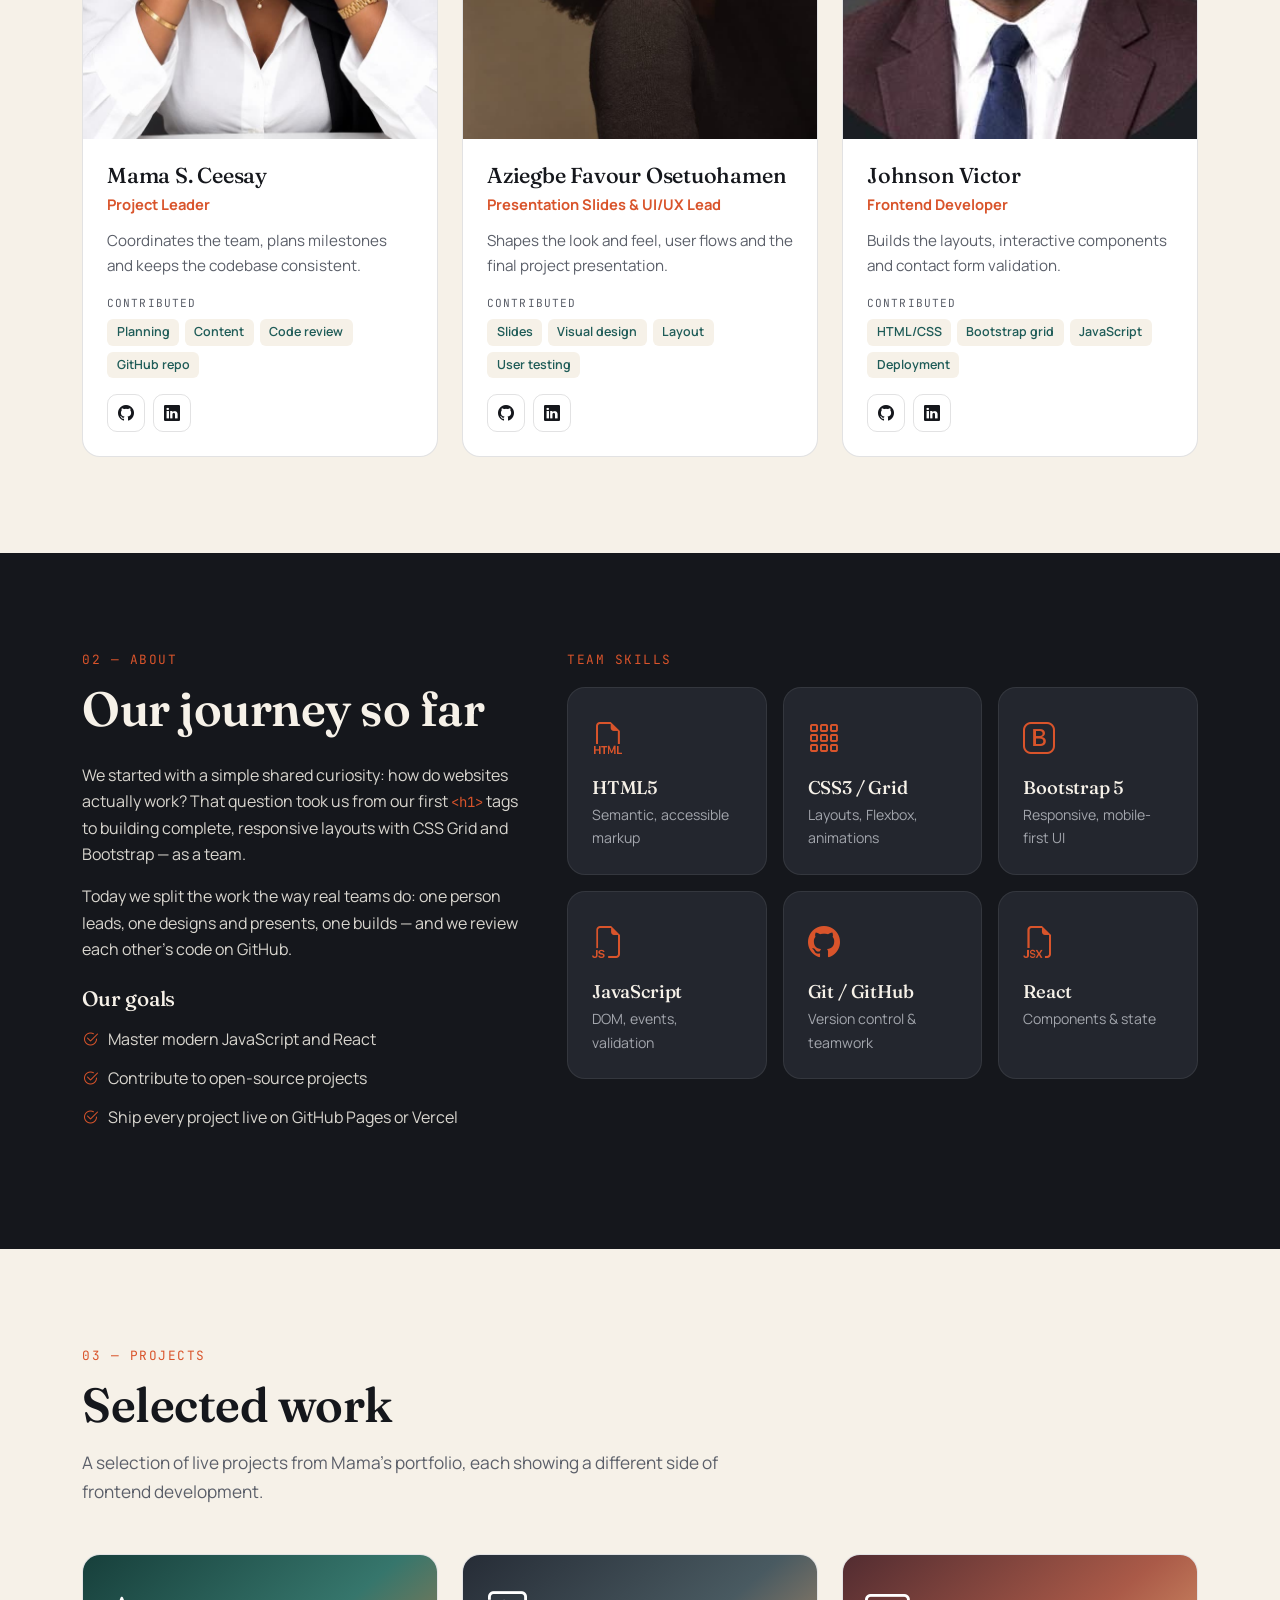
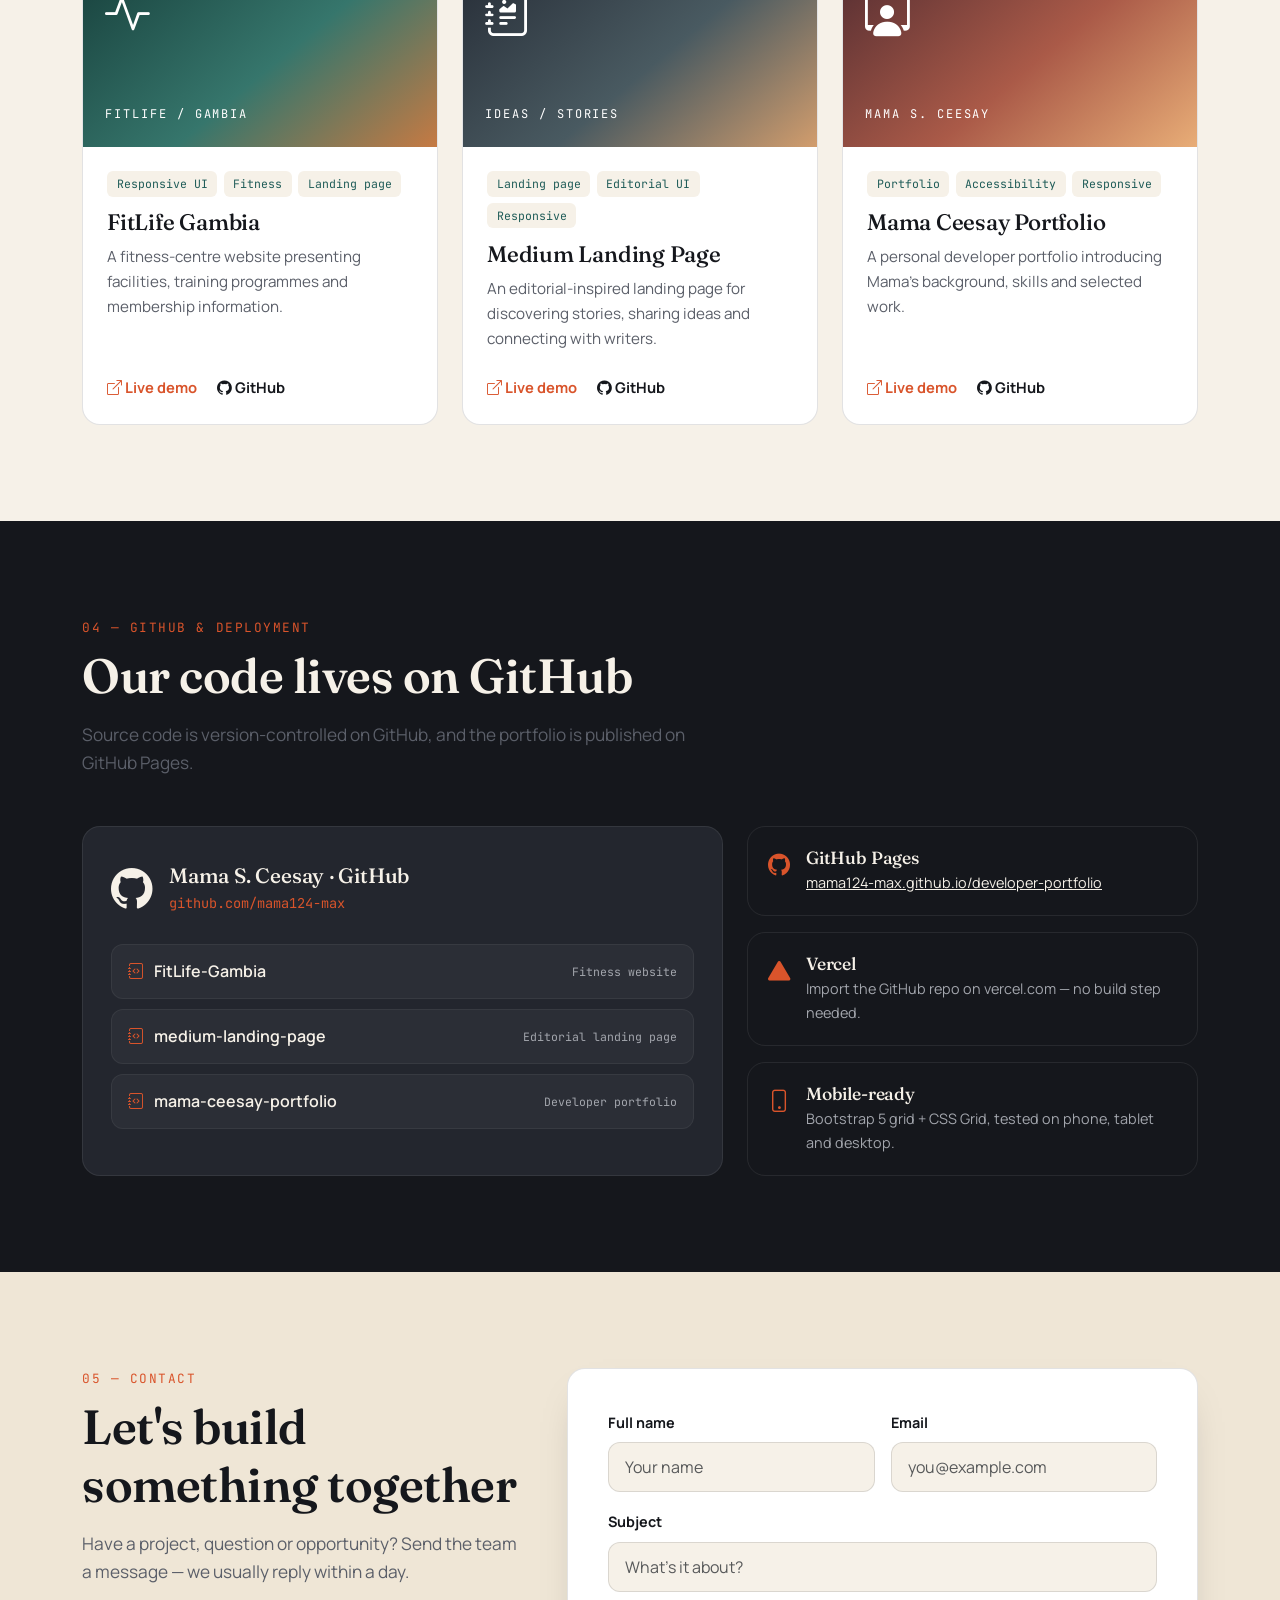
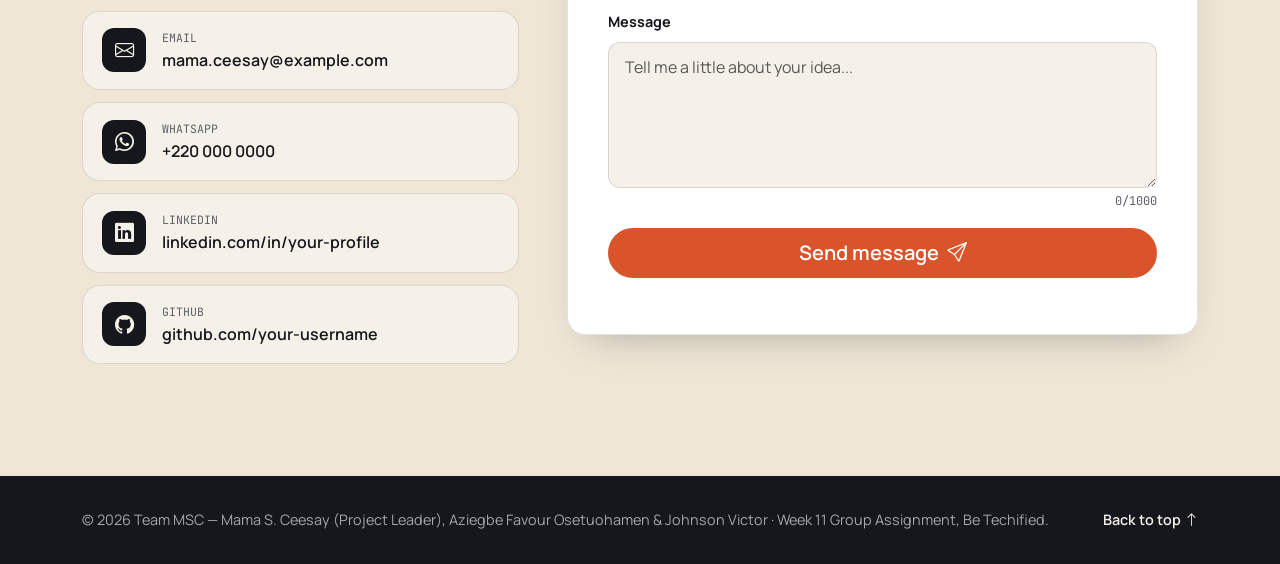
==== commit bf31a2d4: "Update final team portfolio with recent changes" ====
--- a/index.html
+++ b/index.html
@@ -36,6 +36,7 @@
             <li class="nav-item"><a class="nav-link" href="#about">About</a></li>
             <li class="nav-item"><a class="nav-link" href="#projects">Projects</a></li>
             <li class="nav-item"><a class="nav-link" href="#github">GitHub</a></li>
+            <li class="nav-item"><a class="nav-link" href="presentation.html">Presentation</a></li>
             <li class="nav-item"><a class="btn btn-accent btn-sm ms-lg-2 mt-2 mt-lg-0" href="#contact">Let's talk</a></li>
           </ul>
         </div>
@@ -225,21 +226,20 @@
         <header class="section-head">
           <p class="section-num">03 — Projects</p>
           <h2 class="section-title">Selected work</h2>
-          <p class="section-lead">Three projects we built together, each showing a different side of frontend development.</p>
+          <p class="section-lead">A selection of live projects from Mama's portfolio, each showing a different side of frontend development.</p>
         </header>
 
         <div class="row g-4">
           <div class="col-md-6 col-lg-4">
             <article class="project-card h-100">
-              <img src="images/project-restaurant.jpg" alt="Restaurant landing page preview" loading="lazy" width="1024" height="640" />
+              <div class="project-art project-art-fitness" aria-hidden="true"><i class="bi bi-activity"></i><span>FITLIFE / GAMBIA</span></div>
               <div class="project-body">
-                <ul class="tags list-unstyled"><li>HTML5</li><li>CSS Grid</li><li>Bootstrap</li></ul>
-                <h3>Banjul Bites</h3>
-                <p class="credit"><i class="bi bi-people"></i> Led by Mama · UI by Aziegbe · Built by Johnson</p>
-                <p>A responsive restaurant landing page with a menu grid, gallery and reservation section.</p>
+                <ul class="tags list-unstyled"><li>Responsive UI</li><li>Fitness</li><li>Landing page</li></ul>
+                <h3>FitLife Gambia</h3>
+                <p>A fitness-centre website presenting facilities, training programmes and membership information.</p>
                 <div class="project-links">
-                  <a href="https://example.com/banjul-bites" target="_blank" rel="noopener"><i class="bi bi-box-arrow-up-right"></i> Live demo</a>
-                  <a href="https://github.com/your-username/banjul-bites" target="_blank" rel="noopener"><i class="bi bi-github"></i> GitHub</a>
+                  <a href="https://mama124-max.github.io/FitLife-Gambia/" target="_blank" rel="noopener"><i class="bi bi-box-arrow-up-right"></i> Live demo</a>
+                  <a href="https://github.com/mama124-max/FitLife-Gambia" target="_blank" rel="noopener"><i class="bi bi-github"></i> GitHub</a>
                 </div>
               </div>
             </article>
@@ -247,15 +247,14 @@
 
           <div class="col-md-6 col-lg-4">
             <article class="project-card h-100">
-              <img src="images/project-tasks.jpg" alt="Task manager app preview" loading="lazy" width="1024" height="640" />
+              <div class="project-art project-art-medium" aria-hidden="true"><i class="bi bi-journal-richtext"></i><span>IDEAS / STORIES</span></div>
               <div class="project-body">
-                <ul class="tags list-unstyled"><li>JavaScript</li><li>LocalStorage</li></ul>
-                <h3>StudyFlow Tasks</h3>
-                <p class="credit"><i class="bi bi-people"></i> Led by Mama · UI by Aziegbe · Built by Johnson</p>
-                <p>A to-do and study planner that saves tasks in the browser, with filters and progress tracking.</p>
+                <ul class="tags list-unstyled"><li>Landing page</li><li>Editorial UI</li><li>Responsive</li></ul>
+                <h3>Medium Landing Page</h3>
+                <p>An editorial-inspired landing page for discovering stories, sharing ideas and connecting with writers.</p>
                 <div class="project-links">
-                  <a href="https://example.com/studyflow" target="_blank" rel="noopener"><i class="bi bi-box-arrow-up-right"></i> Live demo</a>
-                  <a href="https://github.com/your-username/studyflow" target="_blank" rel="noopener"><i class="bi bi-github"></i> GitHub</a>
+                  <a href="https://mama124-max.github.io/medium-landing-page/" target="_blank" rel="noopener"><i class="bi bi-box-arrow-up-right"></i> Live demo</a>
+                  <a href="https://github.com/mama124-max/medium-landing-page" target="_blank" rel="noopener"><i class="bi bi-github"></i> GitHub</a>
                 </div>
               </div>
             </article>
@@ -263,15 +262,14 @@
 
           <div class="col-md-6 col-lg-4">
             <article class="project-card h-100">
-              <img src="images/project-weather.jpg" alt="Weather app preview" loading="lazy" width="1024" height="640" />
+              <div class="project-art project-art-portfolio" aria-hidden="true"><i class="bi bi-person-workspace"></i><span>MAMA S. CEESAY</span></div>
               <div class="project-body">
-                <ul class="tags list-unstyled"><li>React</li><li>Weather API</li></ul>
-                <h3>SkyCast Weather</h3>
-                <p class="credit"><i class="bi bi-people"></i> Led by Mama · UI by Aziegbe · Built by Johnson</p>
-                <p>A React weather app that fetches live forecasts by city and adapts its theme to the conditions.</p>
+                <ul class="tags list-unstyled"><li>Portfolio</li><li>Accessibility</li><li>Responsive</li></ul>
+                <h3>Mama Ceesay Portfolio</h3>
+                <p>A personal developer portfolio introducing Mama's background, skills and selected work.</p>
                 <div class="project-links">
-                  <a href="https://example.com/skycast" target="_blank" rel="noopener"><i class="bi bi-box-arrow-up-right"></i> Live demo</a>
-                  <a href="https://github.com/your-username/skycast" target="_blank" rel="noopener"><i class="bi bi-github"></i> GitHub</a>
+                  <a href="https://mama124-max.github.io/mama-ceesay-portfolio/" target="_blank" rel="noopener"><i class="bi bi-box-arrow-up-right"></i> Live demo</a>
+                  <a href="https://github.com/mama124-max/mama-ceesay-portfolio" target="_blank" rel="noopener"><i class="bi bi-github"></i> GitHub</a>
                 </div>
               </div>
             </article>
@@ -286,7 +284,7 @@
         <header class="section-head">
           <p class="section-num">04 — GitHub &amp; Deployment</p>
           <h2 class="section-title">Our code lives on GitHub</h2>
-          <p class="section-lead">All source code is version-controlled on GitHub, and the site is ready to deploy on GitHub Pages or Vercel.</p>
+          <p class="section-lead">Source code is version-controlled on GitHub, and the portfolio is published on GitHub Pages.</p>
         </header>
         <div class="row g-4">
           <div class="col-lg-7">
@@ -294,20 +292,20 @@
               <div class="gh-head">
                 <i class="bi bi-github"></i>
                 <div class="min-w-0">
-                  <h3 id="ghName">Team repositories</h3>
-                  <a id="ghLink" href="https://github.com/your-username" target="_blank" rel="noopener">github.com/your-username</a>
+                  <h3 id="ghName">Mama S. Ceesay · GitHub</h3>
+                  <a id="ghLink" href="https://github.com/mama124-max" target="_blank" rel="noopener">github.com/mama124-max</a>
                 </div>
               </div>
               <ul id="ghRepos" class="gh-repos list-unstyled">
-                <li><a href="https://github.com/your-username/banjul-bites" target="_blank" rel="noopener"><i class="bi bi-journal-code"></i> banjul-bites <span>HTML · CSS · Bootstrap</span></a></li>
-                <li><a href="https://github.com/your-username/studyflow" target="_blank" rel="noopener"><i class="bi bi-journal-code"></i> studyflow <span>JavaScript</span></a></li>
-                <li><a href="https://github.com/your-username/skycast" target="_blank" rel="noopener"><i class="bi bi-journal-code"></i> skycast <span>React</span></a></li>
+                <li><a href="https://github.com/mama124-max/FitLife-Gambia" target="_blank" rel="noopener"><i class="bi bi-journal-code"></i> FitLife-Gambia <span>Fitness website</span></a></li>
+                <li><a href="https://github.com/mama124-max/medium-landing-page" target="_blank" rel="noopener"><i class="bi bi-journal-code"></i> medium-landing-page <span>Editorial landing page</span></a></li>
+                <li><a href="https://github.com/mama124-max/mama-ceesay-portfolio" target="_blank" rel="noopener"><i class="bi bi-journal-code"></i> mama-ceesay-portfolio <span>Developer portfolio</span></a></li>
               </ul>
             </div>
           </div>
           <div class="col-lg-5">
             <div class="deploy-list">
-              <div class="deploy-item"><i class="bi bi-github"></i><div><h3>GitHub Pages</h3><p>Push the folder to a repo, then Settings → Pages → deploy from <code>main</code>.</p></div></div>
+              <div class="deploy-item"><i class="bi bi-github"></i><div><h3>GitHub Pages</h3><p><a href="https://mama124-max.github.io/developer-portfolio/" target="_blank" rel="noopener">mama124-max.github.io/developer-portfolio</a></p></div></div>
               <div class="deploy-item"><i class="bi bi-triangle-fill"></i><div><h3>Vercel</h3><p>Import the GitHub repo on vercel.com — no build step needed.</p></div></div>
               <div class="deploy-item"><i class="bi bi-phone"></i><div><h3>Mobile-ready</h3><p>Bootstrap 5 grid + CSS Grid, tested on phone, tablet and desktop.</p></div></div>
             </div>
--- a/css/style.css
+++ b/css/style.css
@@ -212,8 +212,8 @@
   transition: transform .3s ease, box-shadow .3s ease;
 }
 .team-card:hover { transform: translateY(-6px); box-shadow: var(--shadow); }
-.team-photo { position: relative; aspect-ratio: 4 / 4.2; overflow: hidden; }
-.team-photo img { width: 100%; height: 100%; object-fit: cover; object-position: top; transition: transform .5s ease; }
+.team-photo { position: relative; aspect-ratio: 4 / 5; overflow: hidden; }
+.team-photo img { width: 100%; height: 100%; object-fit: cover; object-position: center 14%; transition: transform .5s ease; }
 .team-card:hover .team-photo img { transform: scale(1.04); }
 .team-photo-placeholder {
   display: grid; place-items: center;
@@ -266,7 +266,21 @@
   transition: transform .3s ease, box-shadow .3s ease;
 }
 .project-card:hover { transform: translateY(-6px); box-shadow: var(--shadow); }
-.project-card img { width: 100%; height: auto; aspect-ratio: 16 / 10; object-fit: cover; border-bottom: 1px solid var(--line); }
+.project-art {
+  min-height: 12rem;
+  display: flex;
+  flex-direction: column;
+  justify-content: space-between;
+  padding: 1.4rem;
+  color: #fff;
+  font-family: var(--font-mono);
+  letter-spacing: .12em;
+}
+.project-art i { font-size: 2.8rem; }
+.project-art span { font-size: .75rem; }
+.project-art-fitness { background: linear-gradient(140deg, #173f3b, #36766c 55%, #c67a43); }
+.project-art-medium { background: linear-gradient(140deg, #262c36, #495a61 55%, #d29d6d); }
+.project-art-portfolio { background: linear-gradient(140deg, #522c31, #aa5a48 55%, #e8ad77); }
 .project-body { padding: 1.5rem; display: flex; flex-direction: column; flex: 1; }
 .project-body h3 { font-size: 1.4rem; }
 .project-body p { color: var(--ink-soft); font-size: .95rem; }
@@ -339,6 +353,7 @@
 @media (max-width: 575.98px) {
   .hero { padding-top: 7rem; }
   .section { padding: 4.5rem 0; }
+  .hero .row.g-5, .section .row.g-5 { --bs-gutter-x: 1.5rem; }
   .portrait-tag { left: .5rem; }
   .hero-portrait::before { inset: .8rem -.6rem -.8rem .8rem; }
 }
@@ -346,36 +361,37 @@
 /* ---------- Hero team collage ---------- */
 .hero-team {
   display: grid;
-  grid-template-columns: 1.25fr 1fr;
-  grid-template-rows: 1fr 1fr;
-  gap: 1rem;
+  grid-template-columns: repeat(3, minmax(0, 1fr));
+  gap: .75rem;
   max-width: 460px;
   margin: 0 auto;
-  aspect-ratio: 1 / 1.05;
+  aspect-ratio: 1.45 / 1;
 }
 .ht-item { position: relative; margin: 0; min-height: 0; }
 .ht-item img {
   width: 100%; height: 100%;
-  object-fit: cover; object-position: top;
+  object-fit: cover; object-position: center 14%;
   border-radius: var(--radius);
   box-shadow: var(--shadow);
 }
-.ht-lead { grid-row: span 2; }
-.ht-lead img { border-radius: 200px 200px var(--radius) var(--radius); }
-.ht-lead::before {
-  content: "";
+.ht-lead img { border: 2px solid var(--accent); }
+.ht-item .portrait-tag, .ht-item .mini-tag {
   position: absolute;
-  inset: .9rem -.9rem -.9rem .9rem;
-  border: 2px solid var(--accent);
-  border-radius: 200px 200px var(--radius) var(--radius);
-}
-.ht-lead img { position: relative; }
-.ht-lead .portrait-tag { left: -.75rem; bottom: 1.5rem; z-index: 1; }
+  left: .35rem;
+  right: .35rem;
+  bottom: .35rem;
+  padding: .3rem .35rem;
+  border-radius: 8px;
+  background: rgba(21, 23, 28, .9);
+  color: var(--paper);
+  font-family: var(--font-mono);
+  font-size: .55rem;
+  line-height: 1.3;
+  text-align: center;
+}
+.ht-item .portrait-tag i { color: var(--accent); margin-right: .15rem; }
 .mini-tag {
-  position: absolute; left: .6rem; bottom: .6rem;
-  background: var(--paper); color: var(--ink);
-  font-family: var(--font-mono); font-size: .7rem;
-  padding: .3rem .65rem; border-radius: 999px;
+  font-weight: 500;
 }
 
 /* ---------- Team contributions ---------- */
@@ -433,11 +449,12 @@
 .deploy-item > i { font-size: 1.4rem; color: var(--accent); flex-shrink: 0; }
 .deploy-item h3 { font-size: 1.1rem; color: var(--paper); margin-bottom: .2rem; }
 .deploy-item p { margin: 0; font-size: .9rem; color: #a3a6ad; }
+.deploy-item a { color: var(--paper); overflow-wrap: anywhere; }
+.deploy-item a:hover { color: var(--accent); }
 
 @media (max-width: 575.98px) {
-  .hero-team { gap: .6rem; }
-  .ht-lead .portrait-tag { left: .4rem; font-size: .7rem; }
-  .ht-lead::before { inset: .6rem -.4rem -.6rem .6rem; }
+  .hero-team { gap: .5rem; }
+  .ht-item .portrait-tag, .ht-item .mini-tag { left: .2rem; right: .2rem; font-size: .48rem; }
 }
 
 /* ---------- Hero team credits ---------- */
